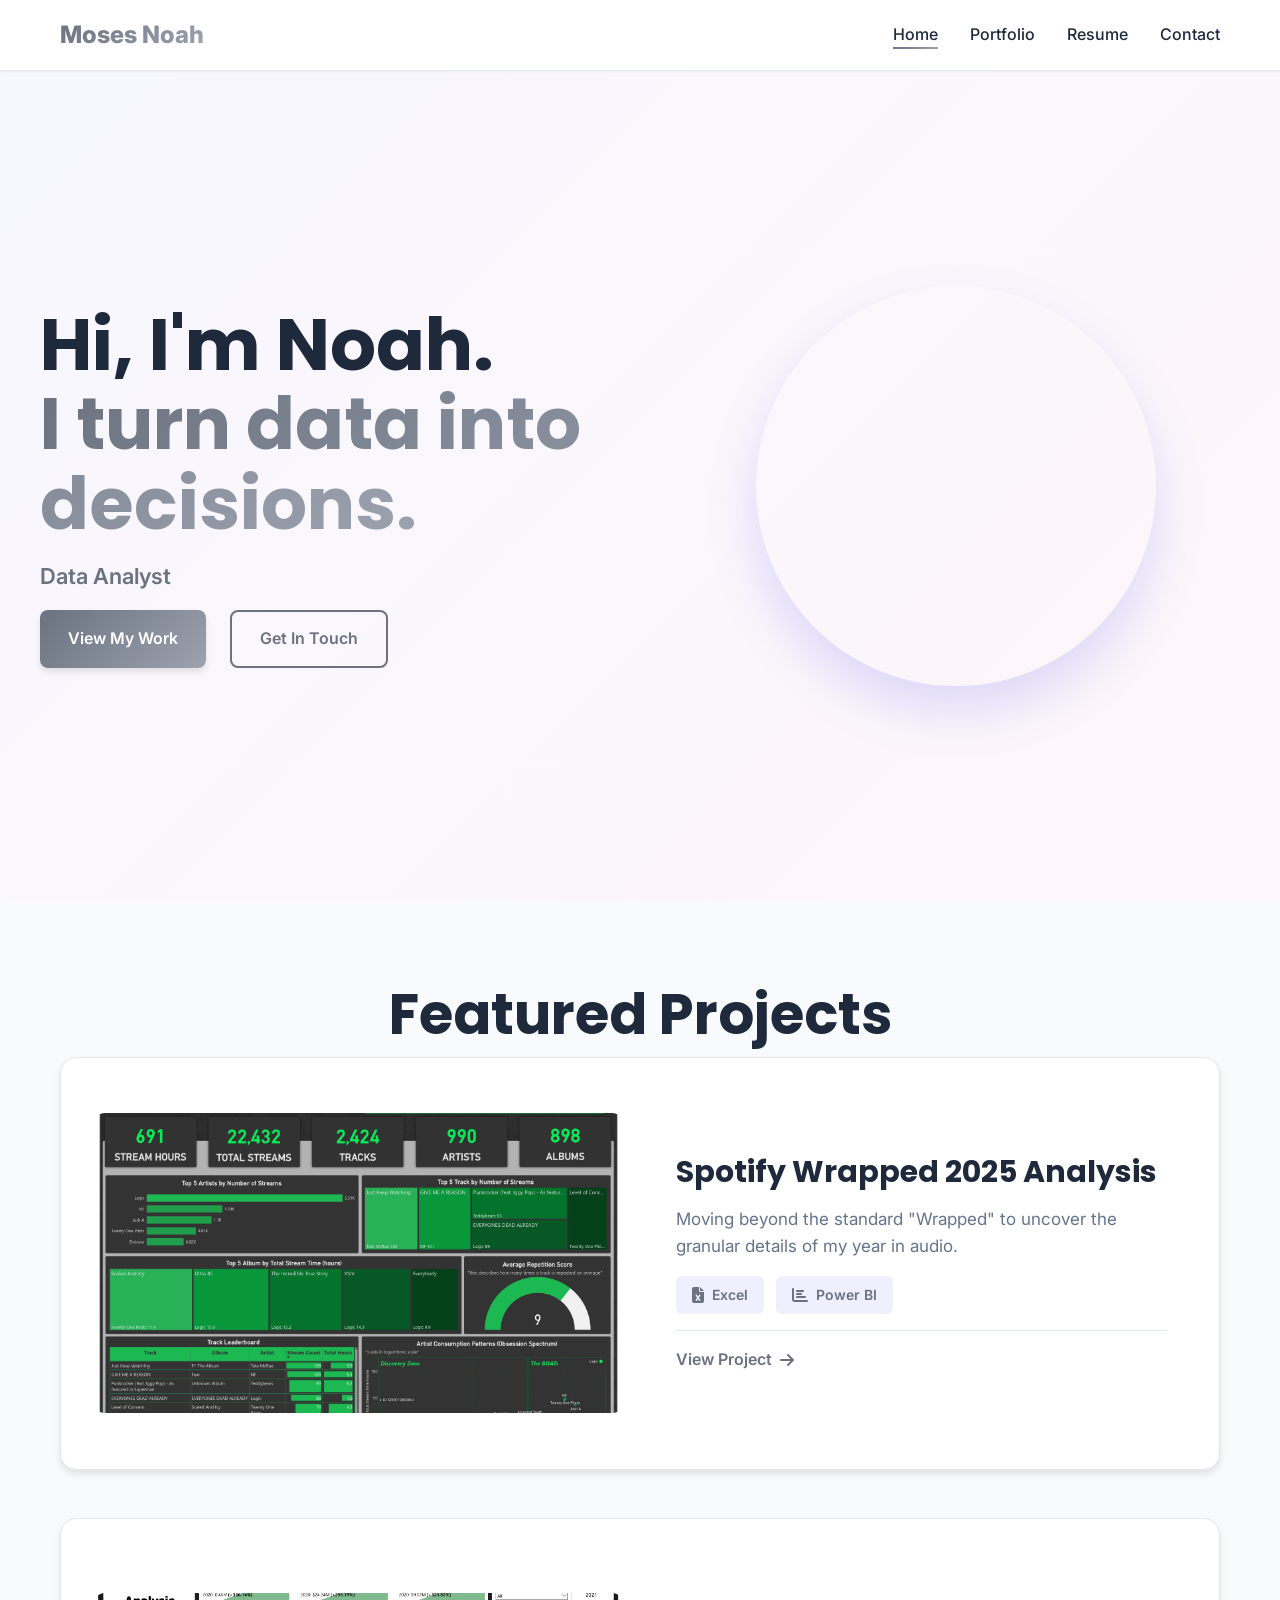
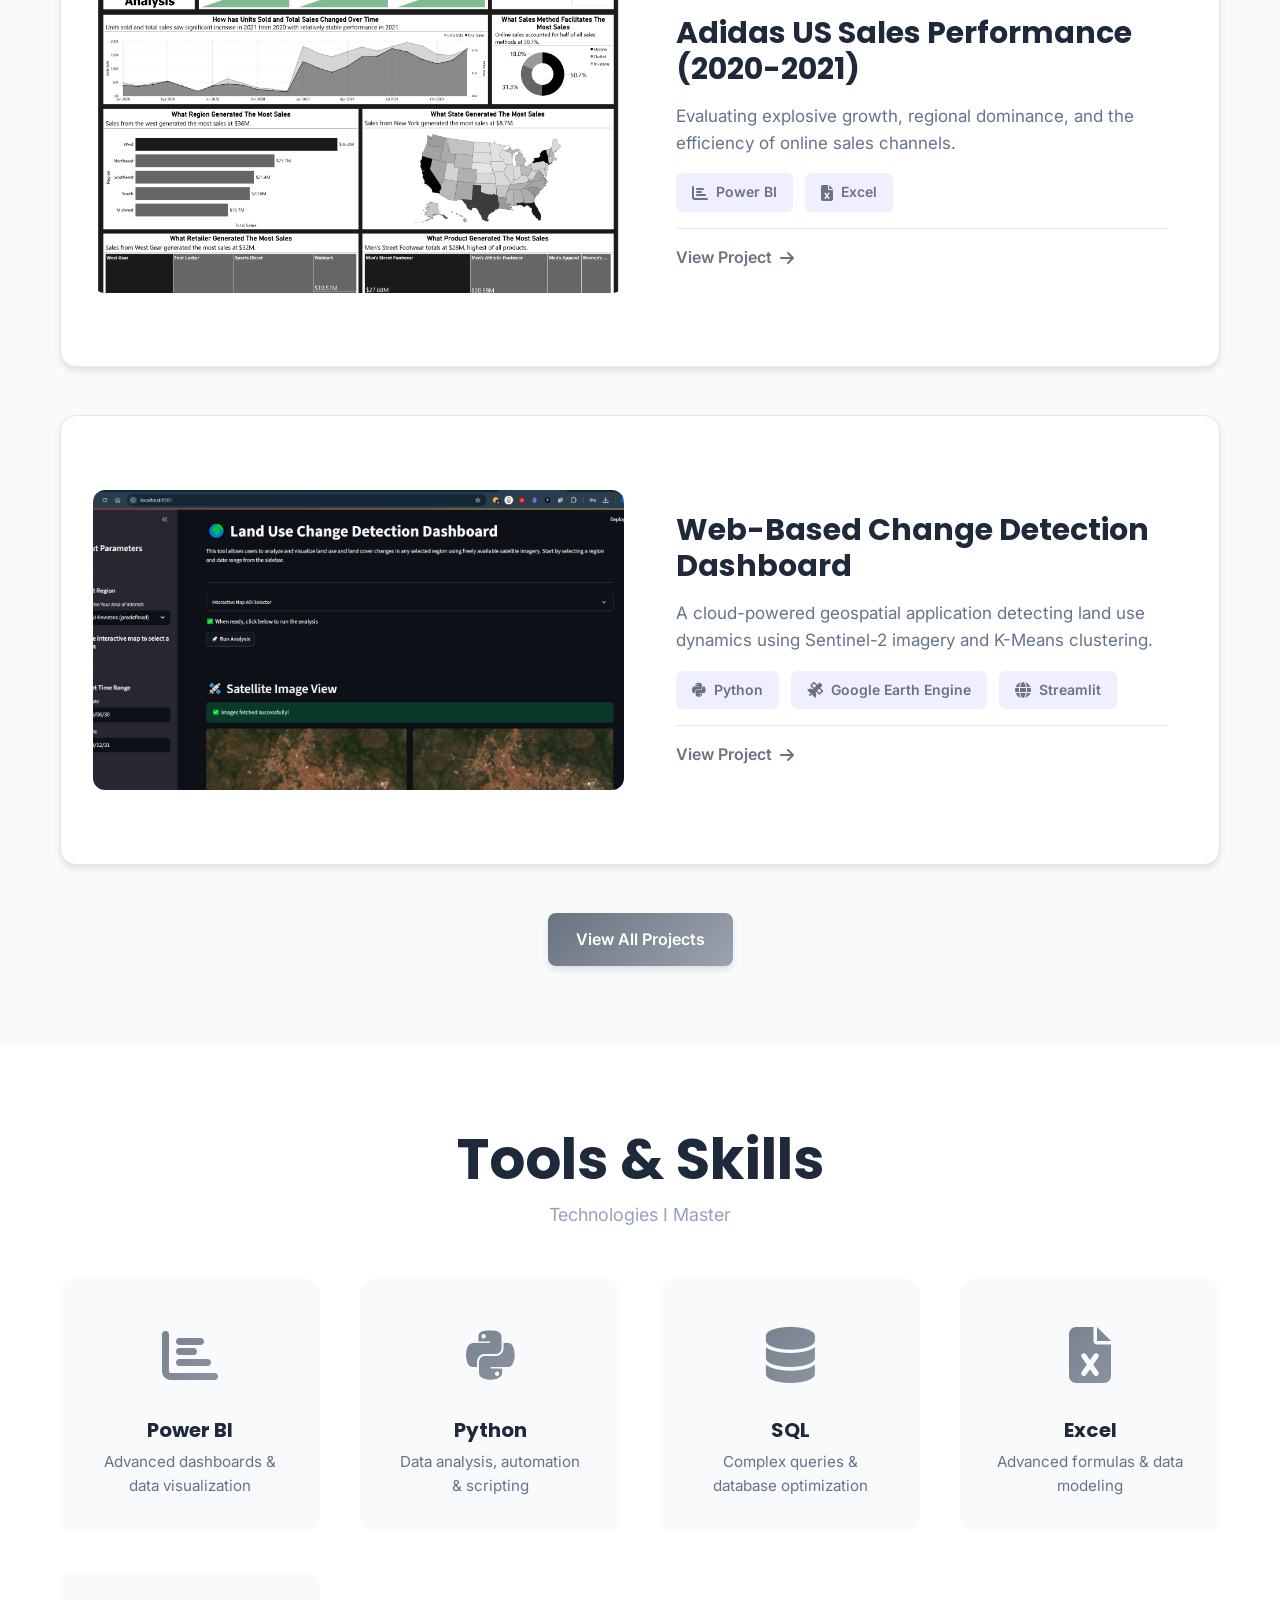
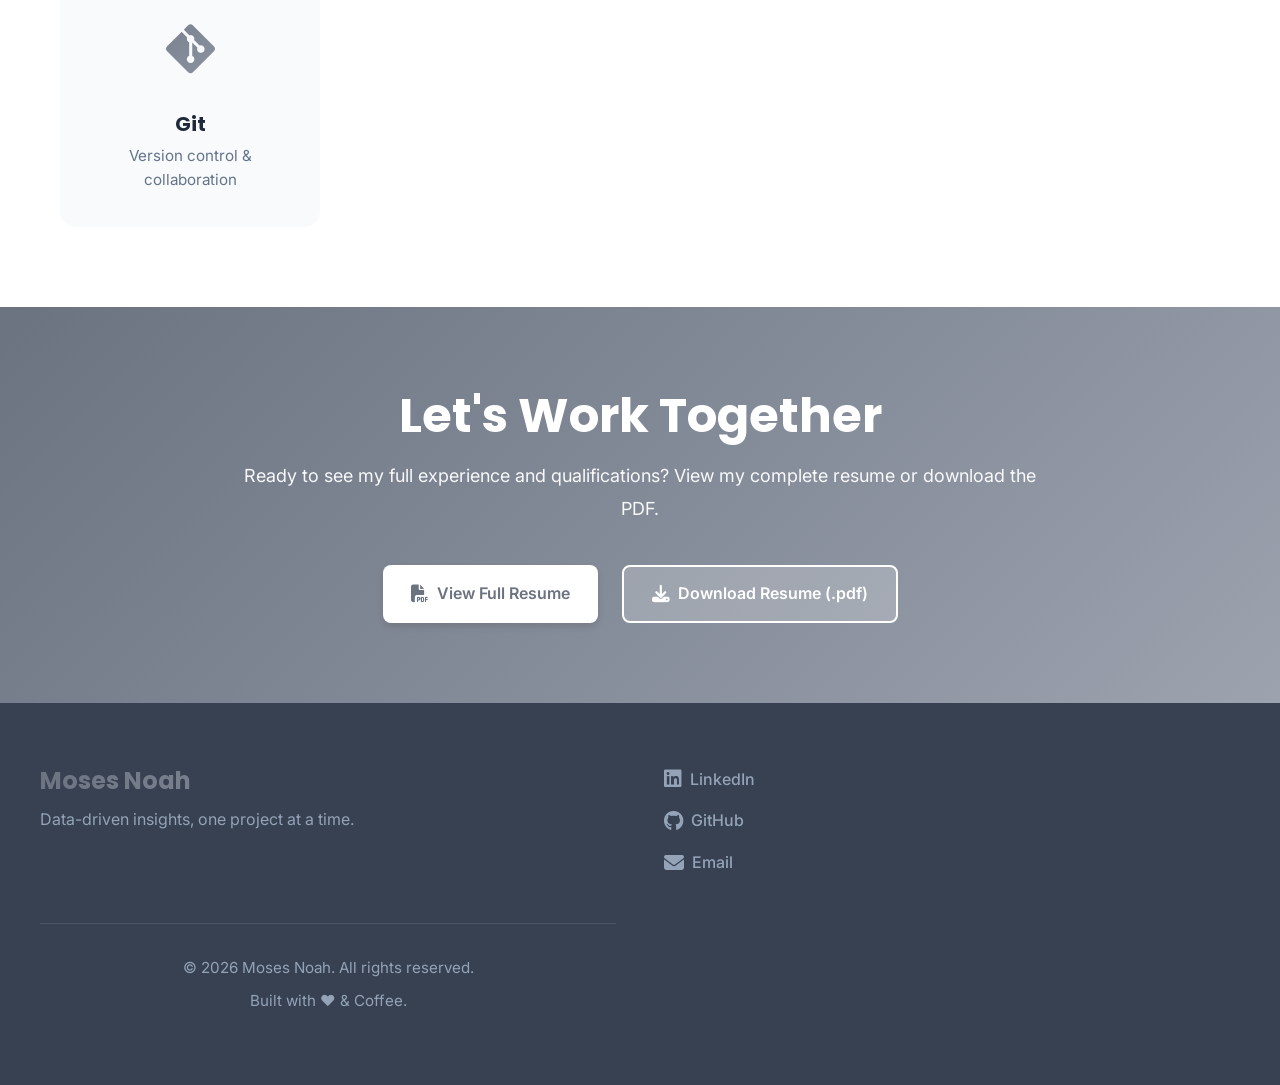
==== index.html @ a478252d "Initial commit - Portfolio V1" ====
<!DOCTYPE html>
<html lang="en">
<head>
    <meta charset="UTF-8">
    <meta name="viewport" content="width=device-width, initial-scale=1.0">
    <title>Moses Noah - Data Analyst Portfolio</title>
    <link rel="stylesheet" href="style.css">
    <!-- Google Fonts -->
    <link rel="preconnect" href="https://fonts.googleapis.com">
    <link rel="preconnect" href="https://fonts.gstatic.com" crossorigin>
    <link href="https://fonts.googleapis.com/css2?family=Poppins:wght@400;600;700;800&family=Inter:wght@300;400;500;600&display=swap" rel="stylesheet">
    <!-- FontAwesome -->
    <link rel="stylesheet" href="https://cdnjs.cloudflare.com/ajax/libs/font-awesome/6.4.0/css/all.min.css">
</head>
<body>
    <!-- Navigation -->
    <nav class="navbar">
        <div class="navbar-container">
            <div class="navbar-logo">
                <a href="index.html">Moses Noah</a>
            </div>
            <div class="hamburger" id="hamburger">
                <span></span>
                <span></span>
                <span></span>
            </div>
            <ul class="nav-menu" id="navMenu">
                <li class="nav-item">
                    <a href="index.html" class="nav-link active">Home</a>
                </li>
                <li class="nav-item">
                    <a href="portfolio.html" class="nav-link">Portfolio</a>
                </li>
                <li class="nav-item">
                    <a href="resume.html" class="nav-link">Resume</a>
                </li>
                <li class="nav-item">
                    <a href="#contact" class="nav-link">Contact</a>
                </li>
            </ul>
        </div>
    </nav>

    <!-- Hero Section -->
    <section class="hero">
        <div class="hero-container">
            <div class="hero-content">
                <h1 class="hero-title">Hi, I'm Noah.<br><span class="gradient-text">I turn data into decisions.</span></h1>
                <p class="hero-subtitle">Data Analyst</p>
                <div class="hero-cta">
                    <a href="portfolio.html" class="btn btn-primary">View My Work</a>
                    <a href="#contact" class="btn btn-secondary">Get In Touch</a>
                </div>
            </div>
            <div class="hero-image">
                <img src="assets/images/headshot.jpg" alt="Moses Noah" class="headshot">
            </div>
        </div>
    </section>

    <!-- Featured Projects Section -->
    <section class="featured-projects">
        <div class="section-container">
            <h2 class="section-title">Featured Projects</h2>

            <div class="projects-list">
                <!-- Project Card 1 -->
                <div class="project-card">
                    <div class="project-image">
                        <img src="assets/images/spotify-powerbi-canvas.png" alt="Spotify Wrapped 2025 Analysis">
                    </div>
                    <div class="project-content">
                        <h3 class="project-title">Spotify Wrapped 2025 Analysis</h3>
                        <p class="project-hook">Moving beyond the standard "Wrapped" to uncover the granular details of my year in audio.</p>
                        <div class="tech-stack">
                            <span class="tech-badge">
                                <i class="fas fa-file-excel"></i> Excel
                            </span>
                            <span class="tech-badge">
                                <i class="fas fa-chart-bar"></i> Power BI
                            </span>
                        </div>
                        <a href="projects/project-spotify.html" class="project-link">View Project <i class="fas fa-arrow-right"></i></a>
                    </div>
                </div>

                <!-- Project Card 2 -->
                <div class="project-card">
                    <div class="project-image">
                        <img src="assets/images/adidas-dashboard.png" alt="Adidas US Sales Performance">
                    </div>
                    <div class="project-content">
                        <h3 class="project-title">Adidas US Sales Performance (2020-2021)</h3>
                        <p class="project-hook">Evaluating explosive growth, regional dominance, and the efficiency of online sales channels.</p>
                        <div class="tech-stack">
                            <span class="tech-badge">
                                <i class="fas fa-chart-bar"></i> Power BI
                            </span>
                            <span class="tech-badge">
                                <i class="fas fa-file-excel"></i> Excel
                            </span>
                        </div>
                        <a href="projects/project-adidas.html" class="project-link">View Project <i class="fas fa-arrow-right"></i></a>
                    </div>
                </div>

                <!-- Project Card 3 -->
                <div class="project-card">
                    <div class="project-image">
                        <img src="assets/images/lulc-dashboard-1.PNG" alt="Web-Based Change Detection Dashboard">
                    </div>
                    <div class="project-content">
                        <h3 class="project-title">Web-Based Change Detection Dashboard</h3>
                        <p class="project-hook">A cloud-powered geospatial application detecting land use dynamics using Sentinel-2 imagery and K-Means clustering.</p>
                        <div class="tech-stack">
                            <span class="tech-badge">
                                <i class="fab fa-python"></i> Python
                            </span>
                            <span class="tech-badge">
                                <i class="fas fa-satellite"></i> Google Earth Engine
                            </span>
                            <span class="tech-badge">
                                <i class="fas fa-globe"></i> Streamlit
                            </span>
                        </div>
                        <a href="projects/project-lulc.html" class="project-link">View Project <i class="fas fa-arrow-right"></i></a>
                    </div>
                </div>
            </div>

            <div class="view-all-projects">
                <a href="portfolio.html" class="btn btn-primary">View All Projects</a>
            </div>
        </div>
    </section>

    <!-- Tools & Skills Section -->
    <section class="tools-skills">
        <div class="section-container">
            <h2 class="section-title">Tools & Skills</h2>
            <p class="section-subtitle">Technologies I Master</p>

            <div class="skills-grid">
                <div class="skill-item">
                    <div class="skill-icon">
                        <i class="fas fa-chart-bar"></i>
                    </div>
                    <h3>Power BI</h3>
                    <p>Advanced dashboards & data visualization</p>
                </div>

                <div class="skill-item">
                    <div class="skill-icon">
                        <i class="fab fa-python"></i>
                    </div>
                    <h3>Python</h3>
                    <p>Data analysis, automation & scripting</p>
                </div>

                <div class="skill-item">
                    <div class="skill-icon">
                        <i class="fas fa-database"></i>
                    </div>
                    <h3>SQL</h3>
                    <p>Complex queries & database optimization</p>
                </div>

                <div class="skill-item">
                    <div class="skill-icon">
                        <i class="fas fa-file-excel"></i>
                    </div>
                    <h3>Excel</h3>
                    <p>Advanced formulas & data modeling</p>
                </div>

                <div class="skill-item">
                    <div class="skill-icon">
                        <i class="fab fa-git-alt"></i>
                    </div>
                    <h3>Git</h3>
                    <p>Version control & collaboration</p>
                </div>
            </div>
        </div>
    </section>

    <!-- Resume Teaser Section -->
    <section class="resume-teaser">
        <div class="section-container">
            <div class="resume-content">
                <h2>Let's Work Together</h2>
                <p>Ready to see my full experience and qualifications? View my complete resume or download the PDF.</p>
                <div class="resume-actions">
                    <a href="resume.html" class="btn btn-primary">
                        <i class="fas fa-file-pdf"></i> View Full Resume
                    </a>
                    <a href="assets/resume.pdf" download class="btn btn-secondary">
                        <i class="fas fa-download"></i> Download Resume (.pdf)
                    </a>
                </div>
            </div>
        </div>
    </section>

    <!-- Footer -->
    <footer class="footer" id="contact">
        <div class="footer-container">
            <div class="footer-content">
                <h3>Moses Noah</h3>
                <p>Data-driven insights, one project at a time.</p>
            </div>
            <div class="footer-social">
                <a href="https://linkedin.com/in/moses-noah" target="_blank" rel="noopener noreferrer" class="social-link">
                    <i class="fab fa-linkedin"></i> LinkedIn
                </a>
                <a href="https://github.com/moses-noah" target="_blank" rel="noopener noreferrer" class="social-link">
                    <i class="fab fa-github"></i> GitHub
                </a>
                <a href="mailto:mosesn540@gmail.com" class="social-link">
                    <i class="fas fa-envelope"></i> Email
                </a>
            </div>
            <div class="footer-bottom">
                <p>&copy; 2026 Moses Noah. All rights reserved.</p>
                <p>Built with <span class="heart">❤️</span> & Coffee.</p>
            </div>
        </div>
    </footer>

    <script src="script.js"></script>
</body>
</html>
---- style.css ----
/* =============================================
   GLOBAL STYLES & RESET
   ============================================= */

* {
    margin: 0;
    padding: 0;
    box-sizing: border-box;
}

:root {
    /* Colors */
    --primary-color: #6b7280;
    --secondary-color: #9ca3af;
    --accent-color: #14b8a6;
    --dark-bg: #374151;
    --light-bg: #f8fafc;
    --text-dark: #1e293b;
    --text-light: #64748b;
    --text-lighter: #94a3b8;
    --border-color: #e2e8f0;
    --shadow-sm: 0 1px 2px rgba(0, 0, 0, 0.05);
    --shadow-md: 0 4px 6px rgba(0, 0, 0, 0.1);
    --shadow-lg: 0 20px 25px rgba(0, 0, 0, 0.15);
    --transition: all 0.3s cubic-bezier(0.4, 0, 0.2, 1);
}

body {
    font-family: 'Inter', -apple-system, BlinkMacSystemFont, 'Segoe UI', sans-serif;
    color: var(--text-dark);
    background-color: #ffffff;
    line-height: 1.6;
    overflow-x: hidden;
}

html {
    scroll-behavior: smooth;
}

/* Typography */
h1, h2, h3, h4, h5, h6 {
    font-family: 'Poppins', sans-serif;
    font-weight: 700;
    line-height: 1.2;
}

a {
    text-decoration: none;
    color: inherit;
}

/* =============================================
   UTILITY CLASSES
   ============================================= */

.section-container {
    max-width: 1200px;
    margin: 0 auto;
    padding: 0 20px;
}

.section-title {
    font-size: clamp(2rem, 5vw, 3.5rem);
    color: var(--text-dark);
    margin-bottom: 0.5rem;
    text-align: center;
}

.section-subtitle {
    font-size: 1.125rem;
    color: var(--text-lighter);
    text-align: center;
    margin-bottom: 3rem;
    font-weight: 400;
}

.gradient-text {
    background: linear-gradient(135deg, var(--primary-color), var(--secondary-color));
    -webkit-background-clip: text;
    -webkit-text-fill-color: transparent;
    background-clip: text;
}

/* Buttons */
.btn {
    display: inline-flex;
    align-items: center;
    gap: 0.5rem;
    padding: 0.875rem 1.75rem;
    border-radius: 0.5rem;
    font-weight: 600;
    font-size: 1rem;
    transition: var(--transition);
    border: none;
    cursor: pointer;
    text-align: center;
    white-space: nowrap;
}

.btn-primary {
    background: linear-gradient(135deg, var(--primary-color), var(--secondary-color));
    color: white;
    box-shadow: var(--shadow-md);
}

.btn-primary:hover {
    transform: translateY(-2px);
    box-shadow: var(--shadow-lg);
    opacity: 0.95;
}

.btn-secondary {
    background: transparent;
    color: var(--primary-color);
    border: 2px solid var(--primary-color);
}

.btn-secondary:hover {
    background: var(--primary-color);
    color: white;
    transform: translateY(-2px);
}

.btn i {
    font-size: 1.1rem;
}

/* =============================================
   NAVIGATION
   ============================================= */

.navbar {
    background: white;
    backdrop-filter: blur(10px);
    background-color: rgba(255, 255, 255, 0.95);
    box-shadow: var(--shadow-sm);
    position: sticky;
    top: 0;
    z-index: 1000;
    border-bottom: 1px solid var(--border-color);
}

.navbar-container {
    max-width: 1200px;
    margin: 0 auto;
    padding: 1rem 20px;
    display: flex;
    justify-content: space-between;
    align-items: center;
}

.navbar-logo a {
    font-size: 1.5rem;
    font-weight: 800;
    background: linear-gradient(135deg, var(--primary-color), var(--secondary-color));
    -webkit-background-clip: text;
    -webkit-text-fill-color: transparent;
    background-clip: text;
    transition: var(--transition);
}

.navbar-logo a:hover {
    transform: scale(1.05);
}

.nav-menu {
    display: flex;
    list-style: none;
    gap: 2rem;
}

.nav-item .nav-link {
    font-weight: 500;
    color: var(--text-dark);
    position: relative;
    transition: var(--transition);
}

.nav-item .nav-link::after {
    content: '';
    position: absolute;
    width: 0;
    height: 2px;
    background: linear-gradient(135deg, var(--primary-color), var(--secondary-color));
    bottom: -5px;
    left: 0;
    transition: width 0.3s ease;
}

.nav-item .nav-link:hover::after,
.nav-item .nav-link.active::after {
    width: 100%;
}

.nav-item .nav-link:hover {
    color: var(--primary-color);
}

.hamburger {
    display: none;
    flex-direction: column;
    gap: 0.35rem;
    cursor: pointer;
}

.hamburger span {
    width: 25px;
    height: 3px;
    background: var(--text-dark);
    border-radius: 2px;
    transition: var(--transition);
}

/* =============================================
   HERO SECTION
   ============================================= */

.hero {
    padding: 6rem 20px;
    background: linear-gradient(135deg, rgba(99, 102, 241, 0.05), rgba(236, 72, 153, 0.05));
    min-height: calc(100vh - 70px);
    display: flex;
    align-items: center;
}

.hero-container {
    max-width: 1200px;
    margin: 0 auto;
    display: grid;
    grid-template-columns: 1fr 1fr;
    gap: 4rem;
    align-items: center;
    width: 100%;
}

.hero-title {
    font-size: clamp(2.5rem, 8vw, 4.5rem);
    margin-bottom: 1rem;
    line-height: 1.1;
}

.hero-subtitle {
    font-size: 1.375rem;
    color: var(--primary-color);
    font-weight: 600;
    margin-bottom: 1rem;
}

.hero-description {
    font-size: 1.125rem;
    color: var(--text-light);
    margin-bottom: 2.5rem;
    max-width: 500px;
    line-height: 1.8;
}

.hero-cta {
    display: flex;
    gap: 1.5rem;
    flex-wrap: wrap;
}

.headshot {
    width: 100%;
    max-width: 400px;
    height: auto;
    border-radius: 50%;
    box-shadow: 0 25px 50px rgba(99, 102, 241, 0.2);
    object-fit: cover;
    aspect-ratio: 1;
    animation: float 3s ease-in-out infinite;
}

@keyframes float {
    0%, 100% {
        transform: translateY(0px);
    }
    50% {
        transform: translateY(-10px);
    }
}

.hero-image {
    display: flex;
    justify-content: center;
}

/* =============================================
   FEATURED PROJECTS SECTION
   ============================================= */

.featured-projects {
    padding: 5rem 20px;
    background: var(--light-bg);
}

.projects-list {
    display: flex;
    flex-direction: column;
    gap: 3rem;
    margin-bottom: 3rem;
}

.project-card {
    background: white;
    border-radius: 1rem;
    overflow: hidden;
    box-shadow: var(--shadow-md);
    display: grid;
    grid-template-columns: 1fr 1fr;
    gap: 2rem;
    align-items: center;
    transition: var(--transition);
    padding: 2rem;
    border: 1px solid var(--border-color);
}

.project-card:hover {
    transform: translateY(-5px);
    box-shadow: var(--shadow-lg);
    border-color: var(--primary-color);
}

.project-image {
    width: 100%;
    height: 300px;
    border-radius: 0.75rem;
    overflow: hidden;
}

.project-image img {
    width: 100%;
    height: 100%;
    object-fit: cover;
    transition: var(--transition);
}

.project-card:hover .project-image img {
    transform: scale(1.05);
}

.project-content {
    display: flex;
    flex-direction: column;
    gap: 1rem;
}

.project-title {
    font-size: 1.875rem;
    color: var(--text-dark);
}

.project-hook {
    font-size: 1.0625rem;
    color: var(--text-light);
    line-height: 1.6;
}

.tech-stack {
    display: flex;
    flex-wrap: wrap;
    gap: 0.75rem;
}

.tech-badge {
    display: inline-flex;
    align-items: center;
    gap: 0.5rem;
    padding: 0.5rem 1rem;
    background: rgba(99, 102, 241, 0.1);
    color: var(--primary-color);
    border-radius: 0.375rem;
    font-size: 0.875rem;
    font-weight: 600;
}

.tech-badge i {
    font-size: 1rem;
}

.project-link {
    display: inline-flex;
    align-items: center;
    gap: 0.5rem;
    font-weight: 600;
    color: var(--primary-color);
    padding-top: 1rem;
    border-top: 1px solid var(--border-color);
    transition: var(--transition);
}

.project-link:hover {
    gap: 1rem;
    color: var(--secondary-color);
}

.view-all-projects {
    text-align: center;
}

/* =============================================
   TOOLS & SKILLS SECTION
   ============================================= */

.tools-skills {
    padding: 5rem 20px;
    background: white;
}

.skills-grid {
    display: grid;
    grid-template-columns: repeat(auto-fit, minmax(250px, 1fr));
    gap: 2.5rem;
}

.skill-item {
    text-align: center;
    padding: 2rem;
    border-radius: 1rem;
    background: var(--light-bg);
    transition: var(--transition);
    border: 2px solid transparent;
}

.skill-item:hover {
    transform: translateY(-5px);
    border-color: var(--primary-color);
    background: rgba(99, 102, 241, 0.05);
}

.skill-icon {
    font-size: 3.5rem;
    background: linear-gradient(135deg, var(--primary-color), var(--secondary-color));
    -webkit-background-clip: text;
    -webkit-text-fill-color: transparent;
    background-clip: text;
    margin-bottom: 1rem;
}

.skill-item h3 {
    font-size: 1.25rem;
    margin-bottom: 0.5rem;
    color: var(--text-dark);
}

.skill-item p {
    color: var(--text-light);
    font-size: 0.95rem;
}

/* =============================================
   RESUME TEASER SECTION
   ============================================= */

.resume-teaser {
    padding: 5rem 20px;
    background: linear-gradient(135deg, var(--primary-color), var(--secondary-color));
    color: white;
}

.resume-content {
    max-width: 800px;
    margin: 0 auto;
    text-align: center;
}

.resume-content h2 {
    font-size: clamp(2rem, 5vw, 3rem);
    margin-bottom: 1rem;
}

.resume-content p {
    font-size: 1.125rem;
    margin-bottom: 2.5rem;
    opacity: 0.95;
    line-height: 1.8;
}

.resume-actions {
    display: flex;
    gap: 1.5rem;
    justify-content: center;
    flex-wrap: wrap;
}

.resume-teaser .btn-primary {
    background: white;
    color: var(--primary-color);
}

.resume-teaser .btn-primary:hover {
    background: rgba(255, 255, 255, 0.9);
    color: var(--secondary-color);
}

.resume-teaser .btn-secondary {
    background: rgba(255, 255, 255, 0.2);
    border-color: white;
    color: white;
}

.resume-teaser .btn-secondary:hover {
    background: white;
    color: var(--primary-color);
    border-color: white;
}

/* =============================================
   FOOTER
   ============================================= */

.footer {
    background: var(--dark-bg);
    color: white;
    padding: 4rem 20px 2rem;
}

.footer-container {
    max-width: 1200px;
    margin: 0 auto;
    display: grid;
    grid-template-columns: 1fr 1fr;
    gap: 3rem;
    margin-bottom: 2rem;
}

.footer-content h3 {
    font-size: 1.5rem;
    margin-bottom: 0.75rem;
    background: linear-gradient(135deg, var(--primary-color), var(--secondary-color));
    -webkit-background-clip: text;
    -webkit-text-fill-color: transparent;
    background-clip: text;
}

.footer-content p {
    color: var(--text-lighter);
    font-size: 1rem;
}

.footer-social {
    display: flex;
    flex-direction: column;
    gap: 1rem;
    justify-content: flex-start;
}

.social-link {
    display: inline-flex;
    align-items: center;
    gap: 0.5rem;
    color: var(--text-lighter);
    font-weight: 500;
    transition: var(--transition);
    width: fit-content;
}

.social-link:hover {
    color: var(--primary-color);
    transform: translateX(5px);
}

.social-link i {
    font-size: 1.25rem;
}

.footer-bottom {
    border-top: 1px solid rgba(255, 255, 255, 0.1);
    padding-top: 2rem;
    text-align: center;
    color: var(--text-lighter);
    font-size: 0.95rem;
}

.footer-bottom p {
    margin-bottom: 0.5rem;
}

.heart {
    animation: heartbeat 1.5s ease-in-out infinite;
}

@keyframes heartbeat {
    0%, 100% {
        transform: scale(1);
    }
    50% {
        transform: scale(1.2);
    }
}

/* =============================================
   RESPONSIVE DESIGN (Mobile-First)
   ============================================= */

@media (max-width: 768px) {
    /* Navigation */
    .hamburger {
        display: flex;
    }

    .nav-menu {
        position: absolute;
        top: 70px;
        left: -100%;
        flex-direction: column;
        background: white;
        width: 100%;
        text-align: center;
        transition: 0.3s;
        box-shadow: 0 10px 27px rgba(0, 0, 0, 0.1);
        padding: 2rem 0;
        gap: 0;
    }

    .nav-menu.active {
        left: 0;
    }

    .nav-item {
        width: 100%;
    }

    .nav-item .nav-link {
        padding: 1rem;
        display: block;
    }

    .nav-item .nav-link::after {
        display: none;
    }

    .nav-item .nav-link.active {
        background: rgba(99, 102, 241, 0.1);
        color: var(--primary-color);
    }

    /* Hero Section */
    .hero {
        padding: 4rem 20px;
        min-height: auto;
    }

    .hero-container {
        grid-template-columns: 1fr;
        gap: 2rem;
    }

    .hero-title {
        font-size: 2rem;
    }

    .hero-cta {
        gap: 1rem;
    }

    .btn {
        padding: 0.75rem 1.5rem;
        font-size: 0.95rem;
    }

    /* Project Cards */
    .project-card {
        grid-template-columns: 1fr;
        padding: 1.5rem;
        gap: 1rem;
    }

    .project-image {
        height: 200px;
    }

    .project-title {
        font-size: 1.5rem;
    }

    /* Skills Grid */
    .skills-grid {
        grid-template-columns: repeat(auto-fit, minmax(150px, 1fr));
        gap: 1.5rem;
    }

    .skill-item {
        padding: 1.5rem;
    }

    .skill-icon {
        font-size: 2.5rem;
    }

    /* Resume Teaser */
    .resume-actions {
        gap: 1rem;
    }

    .resume-teaser .btn {
        padding: 0.75rem 1.25rem;
        font-size: 0.9rem;
    }

    /* Footer */
    .footer-container {
        grid-template-columns: 1fr;
        gap: 2rem;
    }

    .section-title {
        font-size: 2rem;
    }

    .hero-subtitle {
        font-size: 1.125rem;
    }
}

@media (max-width: 480px) {
    .hero-title {
        font-size: 1.75rem;
    }

    .project-card {
        padding: 1rem;
    }

    .section-container {
        padding: 0 15px;
    }

    .skills-grid {
        grid-template-columns: 1fr;
    }

    .hero-cta {
        flex-direction: column;
    }

    .btn {
        width: 100%;
        justify-content: center;
    }

    .resume-actions {
        flex-direction: column;
    }
}

/* =============================================
   ANIMATIONS
   ============================================= */

@keyframes slideInLeft {
    from {
        opacity: 0;
        transform: translateX(-50px);
    }
    to {
        opacity: 1;
        transform: translateX(0);
    }
}

@keyframes slideInRight {
    from {
        opacity: 0;
        transform: translateX(50px);
    }
    to {
        opacity: 1;
        transform: translateX(0);
    }
}

.hero-content {
    animation: slideInLeft 0.8s ease-out;
}

.hero-image {
    animation: slideInRight 0.8s ease-out;
}

/* =============================================
   PAGE HEADER
   ============================================= */

.page-header {
    background: linear-gradient(135deg, rgba(107, 114, 128, 0.05), rgba(156, 163, 175, 0.05));
    padding: 4rem 20px;
    text-align: center;
    border-bottom: 1px solid var(--border-color);
    display: flex;
    align-items: center;
    justify-content: center;
    min-height: 350px;
}

.page-header .section-container {
    display: flex;
    flex-direction: column;
    align-items: center;
    gap: 1.5rem;
}

.page-header h1 {
    font-size: clamp(2rem, 5vw, 3.5rem);
    margin-bottom: 0;
    color: var(--text-dark);
}

.page-header p {
    font-size: 1.125rem;
    color: var(--text-light);
    max-width: 600px;
    margin: 0;
}

.page-header .btn {
    margin-top: 1rem;
}

/* =============================================
   PROJECTS PAGE
   ============================================= */

.filter-section {
    padding: 3rem 20px;
    border-bottom: 1px solid var(--border-color);
}

.filter-buttons {
    display: flex;
    justify-content: center;
    gap: 1rem;
    flex-wrap: wrap;
    max-width: 1200px;
    margin: 0 auto;
}

.filter-btn {
    padding: 0.75rem 1.5rem;
    border: 2px solid var(--border-color);
    background: white;
    color: var(--text-dark);
    border-radius: 0.5rem;
    font-weight: 600;
    cursor: pointer;
    transition: var(--transition);
}

.filter-btn:hover {
    border-color: var(--primary-color);
    color: var(--primary-color);
}

.filter-btn.active {
    background: linear-gradient(135deg, var(--primary-color), var(--secondary-color));
    color: white;
    border-color: var(--primary-color);
}

.projects-archive {
    padding: 5rem 20px;
    background: var(--light-bg);
}

.projects-grid {
    display: grid;
    grid-template-columns: repeat(auto-fill, minmax(300px, 1fr));
    gap: 2.5rem;
    max-width: 1200px;
    margin: 0 auto;
}

.project-card-archive {
    background: white;
    border-radius: 1rem;
    overflow: hidden;
    box-shadow: var(--shadow-md);
    transition: var(--transition);
    border: 1px solid var(--border-color);
    display: flex;
    flex-direction: column;
}

.project-card-archive:hover {
    transform: translateY(-5px);
    box-shadow: var(--shadow-lg);
    border-color: var(--primary-color);
}

.project-card-image {
    position: relative;
    width: 100%;
    height: 200px;
    overflow: hidden;
}

.project-card-image img {
    width: 100%;
    height: 100%;
    object-fit: cover;
    transition: var(--transition);
}

.project-card-archive:hover .project-card-image img {
    transform: scale(1.08);
}

.project-tier {
    position: absolute;
    top: 1rem;
    right: 1rem;
    background: var(--primary-color);
    color: white;
    padding: 0.375rem 0.875rem;
    border-radius: 0.25rem;
    font-size: 0.75rem;
    font-weight: 700;
    text-transform: uppercase;
}

.project-card-info {
    padding: 1.5rem;
    display: flex;
    flex-direction: column;
    gap: 1rem;
    flex-grow: 1;
}

.project-card-info h3 {
    font-size: 1.375rem;
    color: var(--text-dark);
}

.project-card-info p {
    color: var(--text-light);
    font-size: 0.95rem;
    line-height: 1.6;
}

.view-project-btn {
    display: inline-flex;
    align-items: center;
    gap: 0.5rem;
    font-weight: 600;
    color: var(--primary-color);
    padding-top: 1rem;
    border-top: 1px solid var(--border-color);
    transition: var(--transition);
    margin-top: auto;
}

.view-project-btn:hover {
    gap: 1rem;
    color: var(--secondary-color);
}

/* =============================================
   PROJECTS TIMELINE LAYOUT
   ============================================= */

.projects-timeline {
    display: flex;
    flex-direction: column;
    gap: 3rem;
}

.timeline-year-section {
    position: relative;
}

.timeline-year-header {
    font-size: 2rem;
    font-weight: 700;
    color: var(--primary-color);
    margin-bottom: 2rem;
    padding-left: 2rem;
    border-left: 4px solid var(--primary-color);
}

.timeline-items {
    position: relative;
    display: flex;
    flex-direction: column;
    gap: 2rem;
    padding-left: 2rem;
}

/* Add vertical line connecting dots */
.timeline-items::before {
    content: '';
    position: absolute;
    left: 0.375rem;
    top: 1.5rem;
    bottom: 1.5rem;
    width: 2px;
    background: linear-gradient(180deg, var(--primary-color), var(--secondary-color));
    z-index: 0;
}

.timeline-item {
    position: relative;
    display: flex;
    gap: 1.5rem;
    z-index: 1;
}

.timeline-marker {
    display: flex;
    flex-direction: column;
    align-items: center;
    gap: 0.5rem;
    min-width: 100px;
}

.timeline-dot {
    width: 28px;
    height: 28px;
    border-radius: 50%;
    background: white;
    border: 3px solid var(--primary-color);
    flex-shrink: 0;
    box-shadow: 0 0 0 4px rgba(107, 114, 128, 0.1);
    transition: all var(--transition);
}

.timeline-item:hover .timeline-dot {
    background: var(--primary-color);
    transform: scale(1.15);
    box-shadow: 0 0 0 8px rgba(107, 114, 128, 0.2);
}

.timeline-date {
    font-size: 0.875rem;
    font-weight: 600;
    color: var(--text-light);
    text-align: center;
    width: 100%;
}

.timeline-item .project-card-archive {
    flex: 1;
}

/* =============================================
   CTA SECTION
   ============================================= */

.cta-section {
    padding: 5rem 20px;
    background: linear-gradient(135deg, var(--primary-color), var(--secondary-color));
    color: white;
    text-align: center;
}

.cta-section h2 {
    font-size: clamp(1.75rem, 4vw, 2.5rem);
    margin-bottom: 1rem;
}

.cta-section p {
    font-size: 1.125rem;
    margin-bottom: 2rem;
    opacity: 0.95;
}

/* =============================================
   RESUME PAGE
   ============================================= */

.resume-section {
    padding: 4rem 20px;
    background: white;
}

.resume-desktop {
    display: block;
    max-width: 1000px;
    margin: 0 auto;
}

.resume-mobile {
    display: none;
    max-width: 800px;
    margin: 0 auto;
}

.resume-mobile-content {
    background: white;
    border-radius: 1rem;
    padding: 3rem 2rem;
    text-align: center;
    box-shadow: var(--shadow-md);
}

.resume-icon {
    font-size: 4rem;
    background: linear-gradient(135deg, var(--primary-color), var(--secondary-color));
    -webkit-background-clip: text;
    -webkit-text-fill-color: transparent;
    background-clip: text;
    margin-bottom: 1.5rem;
}

.resume-mobile-content h2 {
    font-size: 2rem;
    margin-bottom: 1rem;
}

.resume-mobile-content p {
    color: var(--text-light);
    margin-bottom: 2rem;
    line-height: 1.8;
}

.btn-large {
    width: 100%;
    max-width: 300px;
}

.resume-summary {
    text-align: left;
    margin-top: 3rem;
    padding-top: 3rem;
    border-top: 1px solid var(--border-color);
}

.resume-summary h3 {
    font-size: 1.375rem;
    margin: 2rem 0 1rem;
    color: var(--text-dark);
}

.resume-summary ul {
    list-style-position: inside;
    color: var(--text-light);
    line-height: 2;
}

.resume-summary li {
    margin-bottom: 0.75rem;
}

.download-section {
    padding: 4rem 20px;
    background: white;
    text-align: center;
}

.download-section h2 {
    font-size: 2rem;
    margin-bottom: 1rem;
}

.download-section p {
    font-size: 1.125rem;
    color: var(--text-light);
    margin-bottom: 2rem;
}

/* =============================================
   PROJECT DETAIL PAGE
   ============================================= */

.project-header {
    display: grid;
    grid-template-columns: 1fr 1fr;
    gap: 3rem;
    padding: 4rem 20px;
    background: var(--light-bg);
    align-items: center;
}

.project-header-content {
    padding: 2rem;
}

.back-link {
    display: inline-flex;
    align-items: center;
    gap: 0.5rem;
    color: var(--primary-color);
    font-weight: 600;
    margin-bottom: 1.5rem;
    transition: var(--transition);
}

.back-link:hover {
    gap: 1rem;
    transform: translateX(-5px);
}

.project-header h1 {
    font-size: clamp(2rem, 5vw, 3rem);
    margin-bottom: 0.5rem;
}

.project-subtitle {
    font-size: 1.25rem;
    color: var(--text-light);
    margin-bottom: 1.5rem;
}

.project-meta {
    display: flex;
    gap: 2rem;
    flex-wrap: wrap;
}

.meta-item {
    display: flex;
    align-items: center;
    gap: 0.5rem;
    color: var(--text-light);
    font-weight: 500;
}

.meta-item i {
    font-size: 1.125rem;
    color: var(--primary-color);
}

.project-header-image {
    height: 400px;
    border-radius: 1rem;
    overflow: hidden;
    box-shadow: var(--shadow-lg);
}

.project-header-image img {
    width: 100%;
    height: 100%;
    object-fit: cover;
}

.project-content {
    padding: 4rem 20px;
    background: white;
}

.project-grid {
    max-width: 1200px;
    margin: 0 auto;
    display: grid;
    grid-template-columns: 1fr 350px;
    gap: 3rem;
}

.project-main {
    display: flex;
    flex-direction: column;
    gap: 3rem;
}

.project-section {
    display: flex;
    flex-direction: column;
    gap: 1rem;
}

.project-section h2 {
    font-size: 2rem;
    color: var(--text-dark);
    margin-bottom: 0.5rem;
}

.project-section h3 {
    font-size: 1.25rem;
    color: var(--text-dark);
    margin-top: 1.5rem;
    margin-bottom: 0.75rem;
}

.project-section p {
    color: var(--text-light);
    line-height: 1.8;
    font-size: 1.0625rem;
}

.project-list {
    list-style-position: inside;
    color: var(--text-light);
    line-height: 2;
    padding-left: 1rem;
}

.project-list li {
    margin-bottom: 0.5rem;
}

.results-grid {
    display: grid;
    grid-template-columns: repeat(auto-fit, minmax(180px, 1fr));
    gap: 2rem;
    margin: 2rem 0;
}

.result-item {
    background: linear-gradient(135deg, rgba(107, 114, 128, 0.05), rgba(156, 163, 175, 0.05));
    padding: 2rem;
    border-radius: 1rem;
    text-align: center;
    border: 1px solid var(--border-color);
}

.result-number {
    font-size: 3rem;
    font-weight: 800;
    background: linear-gradient(135deg, var(--primary-color), var(--secondary-color));
    -webkit-background-clip: text;
    -webkit-text-fill-color: transparent;
    background-clip: text;
    margin-bottom: 0.5rem;
}

.result-item p {
    color: var(--text-light);
    font-size: 0.95rem;
}

.tech-list {
    display: grid;
    grid-template-columns: repeat(auto-fit, minmax(200px, 1fr));
    gap: 2rem;
    margin-top: 1.5rem;
}

.tech-item {
    padding: 1.5rem;
    background: var(--light-bg);
    border-radius: 0.75rem;
    text-align: center;
    border: 1px solid var(--border-color);
    transition: var(--transition);
}

.tech-item:hover {
    border-color: var(--primary-color);
    background: rgba(107, 114, 128, 0.05);
}

.tech-item i {
    font-size: 2.5rem;
    background: linear-gradient(135deg, var(--primary-color), var(--secondary-color));
    -webkit-background-clip: text;
    -webkit-text-fill-color: transparent;
    background-clip: text;
    margin-bottom: 0.75rem;
}

.tech-item h4 {
    font-size: 1.125rem;
    margin-bottom: 0.5rem;
}

.tech-item p {
    color: var(--text-lighter);
    font-size: 0.9rem;
}

/* Sidebar */
.project-sidebar {
    display: flex;
    flex-direction: column;
    gap: 2rem;
}

.sidebar-card {
    background: var(--light-bg);
    padding: 1.5rem;
    border-radius: 1rem;
    border: 1px solid var(--border-color);
}

.sidebar-card h3 {
    font-size: 1.25rem;
    margin-bottom: 1rem;
}

.info-item {
    margin-bottom: 1rem;
}

.info-item:last-child {
    margin-bottom: 0;
}

.info-item label {
    display: block;
    font-weight: 600;
    color: var(--text-dark);
    margin-bottom: 0.375rem;
    font-size: 0.9rem;
    text-transform: uppercase;
    letter-spacing: 0.5px;
}

.info-item p {
    color: var(--text-light);
    margin: 0;
}

.tech-badges-sidebar {
    display: flex;
    flex-wrap: wrap;
    gap: 0.75rem;
}

.badge {
    display: inline-block;
    padding: 0.375rem 0.875rem;
    background: rgba(107, 114, 128, 0.2);
    color: var(--primary-color);
    border-radius: 0.375rem;
    font-size: 0.85rem;
    font-weight: 600;
}

.project-button {
    display: flex;
    align-items: center;
    gap: 0.75rem;
    padding: 0.75rem 1rem;
    background: white;
    color: var(--primary-color);
    border: 2px solid var(--primary-color);
    border-radius: 0.5rem;
    font-weight: 600;
    text-align: center;
    transition: var(--transition);
    margin-bottom: 0.75rem;
    width: 100%;
}

.project-button:last-child {
    margin-bottom: 0;
}

.project-button:hover {
    background: var(--primary-color);
    color: white;
}

.related-projects {
    list-style: none;
    padding: 0;
}

.related-projects li {
    margin-bottom: 0.75rem;
}

.related-projects a {
    color: var(--primary-color);
    font-weight: 500;
    transition: var(--transition);
}

.related-projects a:hover {
    color: var(--secondary-color);
    text-decoration: underline;
}

.project-cta {
    padding: 5rem 20px;
    background: linear-gradient(135deg, var(--primary-color), var(--secondary-color));
    color: white;
    text-align: center;
}

.project-cta h2 {
    font-size: 2.5rem;
    margin-bottom: 1rem;
}

.project-cta p {
    font-size: 1.125rem;
    margin-bottom: 2rem;
    opacity: 0.95;
}

/* =============================================
   RESPONSIVE: RESUME PAGE
   ============================================= */

@media (max-width: 768px) {
    .resume-desktop {
        display: none;
    }

    .resume-mobile {
        display: block;
    }

    .project-header {
        grid-template-columns: 1fr;
        gap: 2rem;
        padding: 2rem 20px;
    }

    .project-header-image {
        height: 250px;
    }

    .project-grid {
        grid-template-columns: 1fr;
    }

    .page-header {
        padding: 2rem 20px;
    }

    .page-header h1 {
        font-size: 1.75rem;
    }

    .projects-grid {
        grid-template-columns: repeat(auto-fill, minmax(250px, 1fr));
        gap: 1.5rem;
    }

    .timeline-items {
        padding-left: 1.5rem;
    }

    .timeline-items::before {
        left: 0.25rem;
    }

    .timeline-year-header {
        font-size: 1.5rem;
        padding-left: 1.5rem;
    }

    .timeline-marker {
        min-width: 80px;
    }

    .timeline-dot {
        width: 24px;
        height: 24px;
        border-width: 2px;
    }

    .filter-buttons {
        gap: 0.75rem;
    }

    .filter-btn {
        padding: 0.625rem 1.25rem;
        font-size: 0.9rem;
    }

    .results-grid {
        grid-template-columns: repeat(2, 1fr);
        gap: 1rem;
    }

    .result-number {
        font-size: 2rem;
    }

    .project-section h2 {
        font-size: 1.5rem;
    }

    .tech-list {
        grid-template-columns: 1fr;
    }
}

@media (max-width: 480px) {
    .project-header {
        padding: 1.5rem 15px;
    }

    .project-header-image {
        height: 200px;
    }

    .projects-grid {
        grid-template-columns: 1fr;
        gap: 1rem;
    }

    .timeline-items {
        padding-left: 1rem;
        gap: 1.5rem;
    }

    .timeline-items::before {
        left: 0.15rem;
    }

    .timeline-year-header {
        font-size: 1.25rem;
        padding-left: 1rem;
    }

    .timeline-marker {
        min-width: 70px;
    }

    .timeline-date {
        font-size: 0.75rem;
    }

    .timeline-dot {
        width: 20px;
        height: 20px;
        border-width: 2px;
    }

    .results-grid {
/* =============================================
   RESUME PAGE STYLES
   ============================================= */

.resume-content {
    max-width: 900px;
    margin: 0 auto;
}

.resume-block {
    margin-bottom: 3rem;
    padding-bottom: 2rem;
    border-bottom: 1px solid var(--border-color);
}

.resume-block:last-child {
    border-bottom: none;
}

.resume-section-title {
    font-size: 1.5rem;
    font-weight: 700;
    color: var(--primary-color);
    margin-bottom: 1.5rem;
    display: flex;
    align-items: center;
    gap: 0.75rem;
}

.resume-section-title::before {
    content: '';
    display: inline-block;
    width: 4px;
    height: 28px;
    background-color: var(--primary-color);
    border-radius: 2px;
}

.resume-summary-text {
    font-size: 1rem;
    line-height: 1.7;
    color: var(--text-dark);
    background-color: var(--light-bg);
    padding: 1.5rem;
    border-radius: 0.5rem;
    border-left: 4px solid var(--accent-color);
}

/* Competencies Grid */
.competencies-grid {
    display: grid;
    grid-template-columns: 1fr 1fr;
    gap: 2rem;
}

.competency-category {
    display: flex;
    flex-direction: column;
    gap: 1rem;
}

.competency-category-title {
    font-size: 1rem;
    font-weight: 600;
    color: var(--primary-color);
    display: flex;
    align-items: center;
    gap: 0.5rem;
}

.competency-badges {
    display: flex;
    flex-wrap: wrap;
    gap: 0.75rem;
}

.competency-badge {
    display: inline-flex;
    align-items: center;
    gap: 0.5rem;
    padding: 0.5rem 1rem;
    background-color: var(--light-bg);
    border: 1px solid var(--border-color);
    border-radius: 25px;
    font-size: 0.875rem;
    font-weight: 500;
    color: var(--text-dark);
    transition: var(--transition);
}

.competency-badge:hover {
    background-color: var(--primary-color);
    color: white;
    border-color: var(--primary-color);
    transform: translateY(-2px);
    box-shadow: var(--shadow-md);
}

.competency-badge i {
    font-size: 1rem;
}

/* Experience Timeline */
.experience-timeline {
    display: flex;
    flex-direction: column;
    gap: 2rem;
}

.experience-item {
    display: flex;
    flex-direction: column;
    gap: 1rem;
    padding: 1.5rem;
    background-color: var(--light-bg);
    border-radius: 0.5rem;
    border-left: 4px solid var(--accent-color);
    transition: var(--transition);
}

.experience-item:hover {
    box-shadow: var(--shadow-md);
    transform: translateX(4px);
}

.experience-header {
    display: flex;
    flex-wrap: wrap;
    align-items: center;
    gap: 1rem;
    margin-bottom: 0.5rem;
}

.experience-role {
    font-size: 1.1rem;
    font-weight: 600;
    color: var(--text-dark);
    margin: 0;
}

.experience-company {
    font-size: 0.95rem;
    font-weight: 600;
    color: var(--primary-color);
}

.experience-date {
    font-size: 0.875rem;
    color: var(--text-light);
    font-weight: 500;
    margin-left: auto;
}

.experience-bullets {
    list-style: none;
    display: flex;
    flex-direction: column;
    gap: 0.75rem;
}

.experience-bullets li {
    position: relative;
    padding-left: 1.5rem;
    color: var(--text-dark);
    font-size: 0.95rem;
    line-height: 1.6;
}

.experience-bullets li::before {
    content: '•';
    position: absolute;
    left: 0;
    color: var(--accent-color);
    font-weight: bold;
    font-size: 1.25rem;
}

/* Education Section */
.education-item {
    padding: 1.5rem;
    background-color: var(--light-bg);
    border-radius: 0.5rem;
    border-left: 4px solid var(--accent-color);
    transition: var(--transition);
}

.education-item:hover {
    box-shadow: var(--shadow-md);
    transform: translateX(4px);
}

.education-header {
    display: flex;
    flex-direction: column;
    gap: 0.5rem;
    margin-bottom: 1rem;
}

.education-degree {
    font-size: 1.1rem;
    font-weight: 600;
    color: var(--text-dark);
    margin: 0;
}

.education-institution {
    font-size: 0.95rem;
    font-weight: 600;
    color: var(--primary-color);
}

.education-description {
    font-size: 0.95rem;
    line-height: 1.6;
    color: var(--text-dark);
}

/* Certifications Gallery */
.certifications-gallery {
    display: grid;
    grid-template-columns: repeat(auto-fit, minmax(280px, 1fr));
    gap: 2rem;
}

.certification-item {
    display: flex;
    flex-direction: column;
    gap: 1rem;
    background: white;
    border-radius: 0.75rem;
    overflow: hidden;
    box-shadow: var(--shadow-md);
    transition: var(--transition);
    cursor: pointer;
}

.certification-item:hover {
    transform: translateY(-8px);
    box-shadow: var(--shadow-lg);
}

.certification-image {
    position: relative;
    overflow: hidden;
    width: 100%;
    height: 220px;
    background-color: var(--light-bg);
    flex-shrink: 0;
}

.certification-image img {
    width: 100%;
    height: 100%;
    object-fit: cover;
    transition: var(--transition);
    cursor: pointer;
}

.certification-item:hover .certification-image img {
    transform: scale(1.08);
}

.certification-title {
    font-size: 1rem;
    font-weight: 600;
    color: var(--text-dark);
    margin: 0;
    padding: 0 1rem 1rem 1rem;
}

/* Lightbox Modal for Images */
.lightbox {
    display: none;
    position: fixed;
    top: 0;
    left: 0;
    width: 100%;
    height: 100%;
    background: rgba(0, 0, 0, 0.95);
    z-index: 2000;
    align-items: center;
    justify-content: center;
    backdrop-filter: blur(4px);
}

.lightbox.active {
    display: flex;
}

.lightbox-content {
    position: relative;
    max-width: 90%;
    max-height: 90%;
    display: flex;
    align-items: center;
    justify-content: center;
}

.lightbox-image {
    width: 100%;
    height: 100%;
    object-fit: contain;
}

.lightbox-close {
    position: absolute;
    top: 20px;
    right: 40px;
    color: white;
    font-size: 40px;
    cursor: pointer;
    z-index: 2001;
    transition: var(--transition);
}

.lightbox-close:hover {
    transform: scale(1.2);
    color: var(--accent-color);
}

.lightbox-trigger {
    cursor: pointer;
}

/* =============================================
   RESPONSIVE RESUME STYLES
   ============================================= */

@media (max-width: 768px) {
    .page-header {
        min-height: auto;
        padding: 3rem 20px;
    }

    .page-header .section-container {
        gap: 1rem;
    }

    .page-header h1 {
        font-size: 1.75rem;
    }

    .page-header p {
        font-size: 1rem;
    }

    .resume-section-title {
        font-size: 1.25rem;
    }

    .competencies-grid {
        grid-template-columns: 1fr;
        gap: 1.5rem;
    }

    .experience-header {
        flex-direction: column;
        align-items: flex-start;
    }

    .experience-date {
        margin-left: 0;
    }

    .certifications-gallery {
        grid-template-columns: repeat(auto-fit, minmax(200px, 1fr));
        gap: 1.5rem;
    }

    .certification-image {
        height: 240px;
    }

    .lightbox-close {
        top: 15px;
        right: 20px;
        font-size: 30px;
    }
}

@media (max-width: 480px) {
    .page-header {
        min-height: auto;
        padding: 2rem 15px;
    }

    .page-header h1 {
        font-size: 1.5rem;
    }

    .page-header p {
        font-size: 0.9rem;
    }

    .page-header .btn {
        width: 100%;
        font-size: 0.9rem;
        padding: 0.75rem 1rem;
    }

    .resume-section {
        padding: 2rem 15px;
    }

    .resume-section-title {
        font-size: 1.1rem;
    }

    .resume-summary-text {
        padding: 1rem;
        font-size: 0.9rem;
    }

    .competency-badges {
        gap: 0.5rem;
    }

    .competency-badge {
        padding: 0.4rem 0.8rem;
        font-size: 0.8rem;
    }

    .experience-item {
        padding: 1rem;
    }

    .experience-role {
        font-size: 1rem;
    }

    .experience-company {
        font-size: 0.9rem;
    }

    .education-degree {
        font-size: 1rem;
    }

    .certifications-gallery {
        grid-template-columns: 1fr;
        gap: 1rem;
    }

    .certification-image {
        height: 200px;
    }

    .certification-title {
        padding: 0 0.75rem 0.75rem 0.75rem;
        font-size: 0.9rem;
    }

    .lightbox-close {
        top: 10px;
        right: 15px;
        font-size: 25px;
    }

    .lightbox-content {
        max-width: 95%;
        max-height: 95%;
    }
}
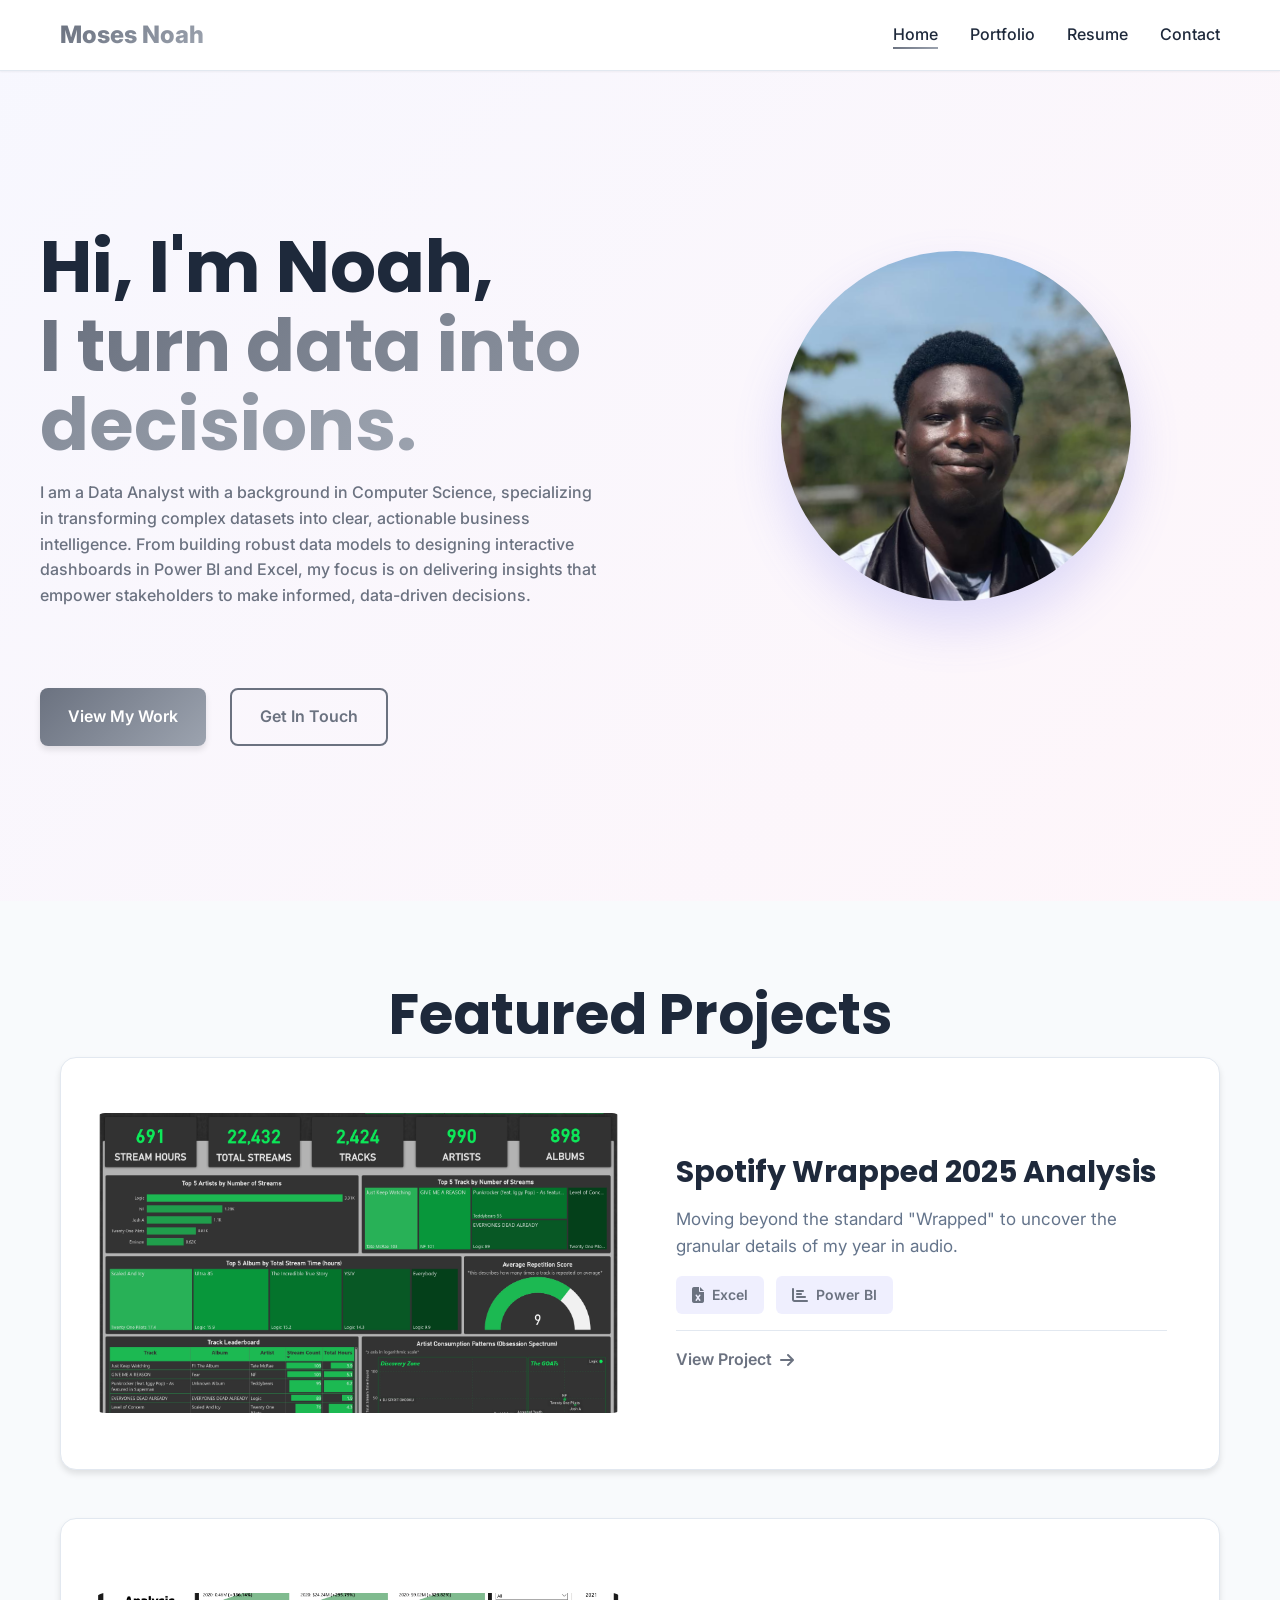
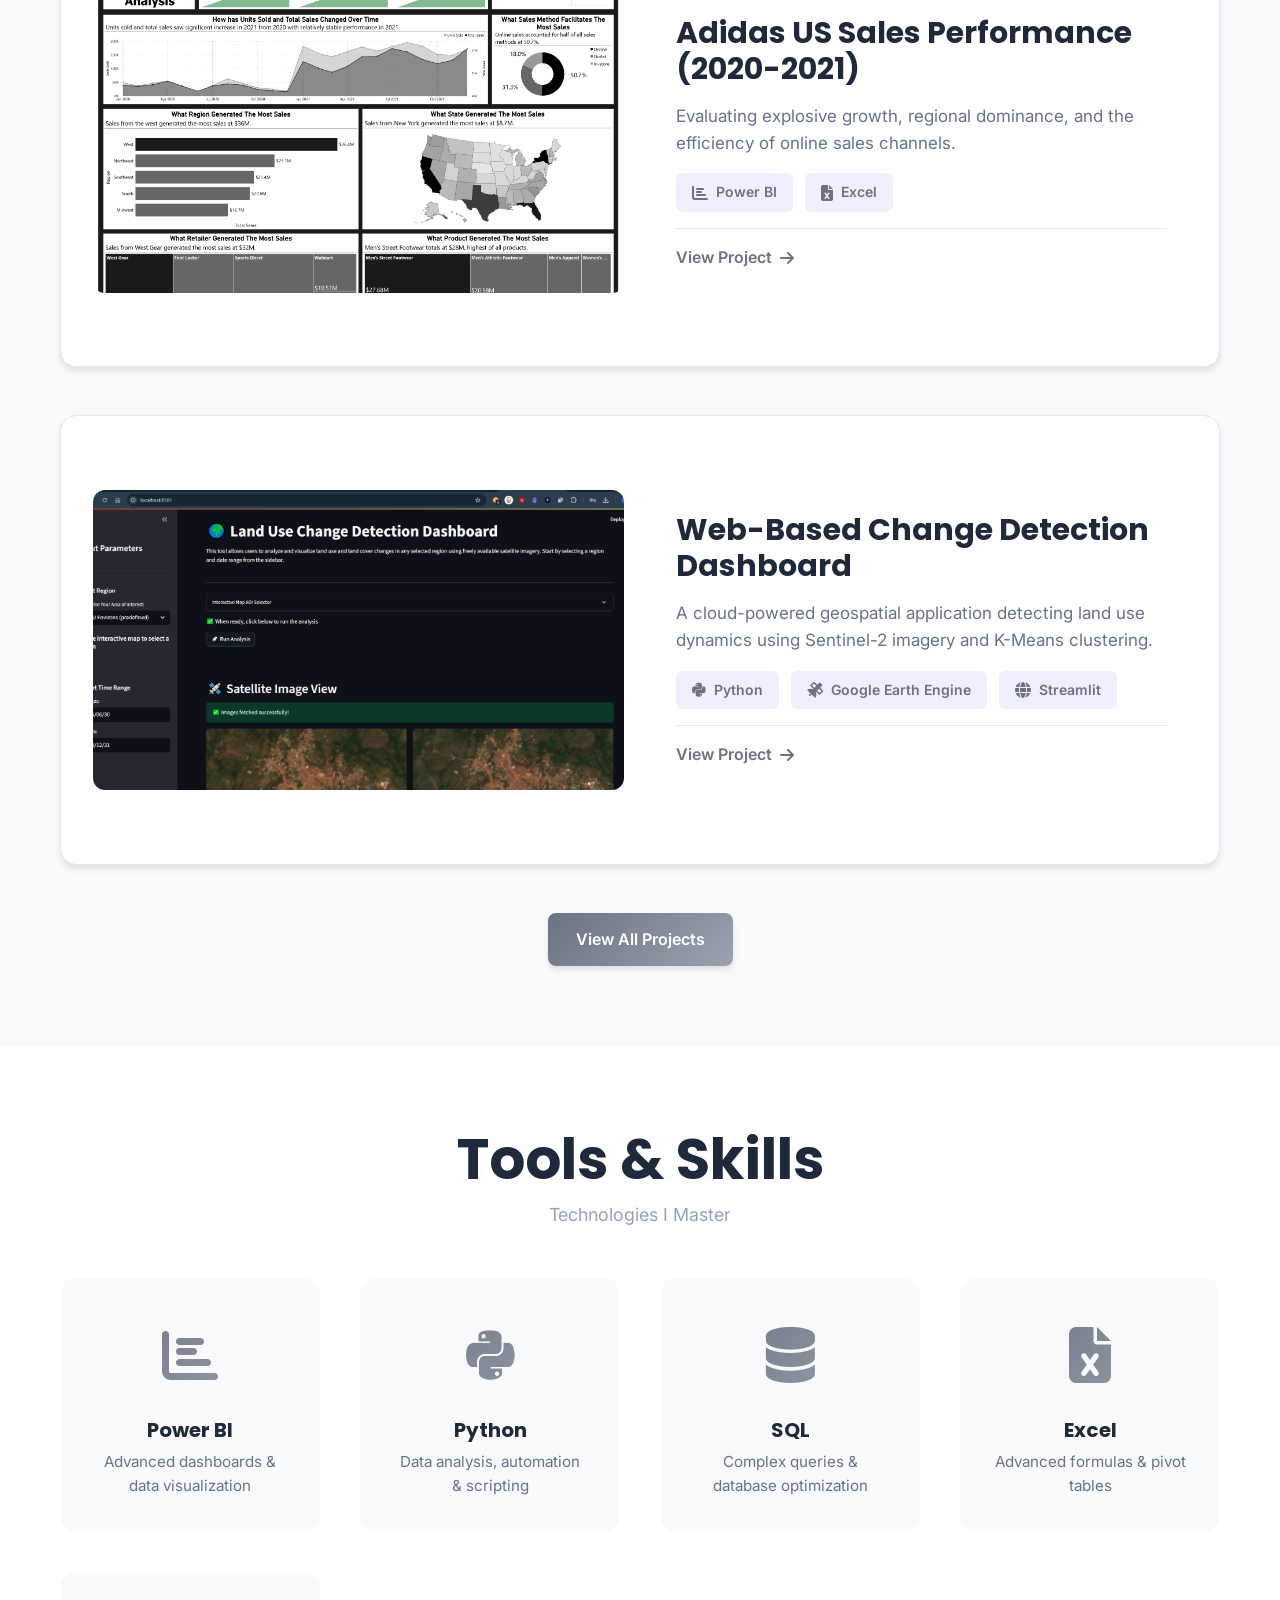
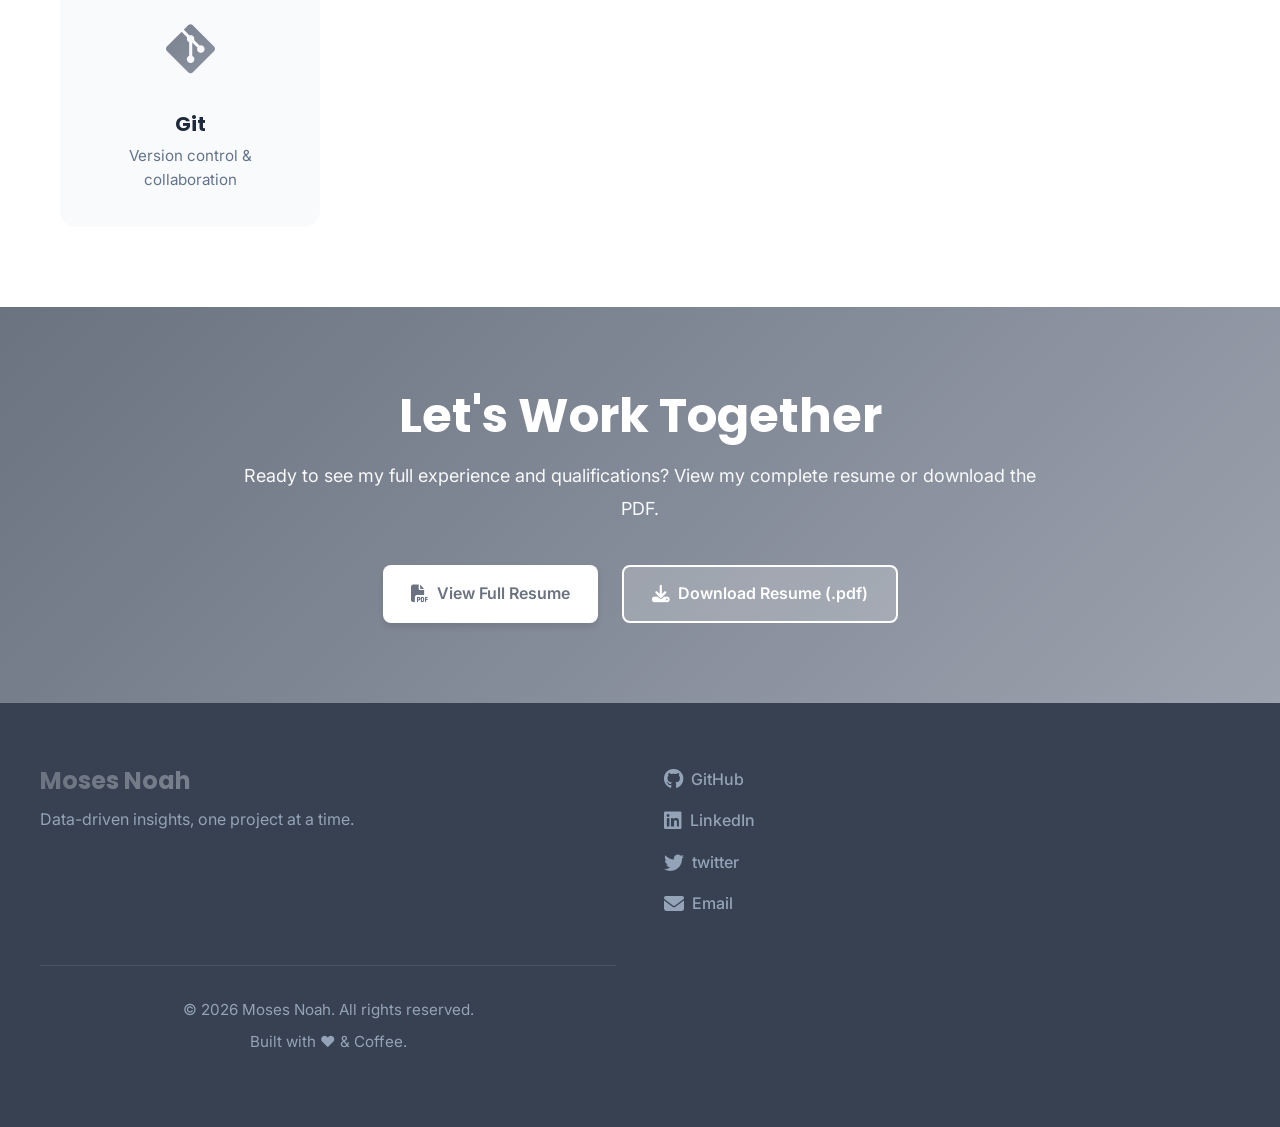
==== commit e3cbae4f: "Final Refinements: Added headshot image, optimized mobile view." ====
--- a/index.html
+++ b/index.html
@@ -45,16 +45,17 @@
     <section class="hero">
         <div class="hero-container">
             <div class="hero-content">
-                <h1 class="hero-title">Hi, I'm Noah.<br><span class="gradient-text">I turn data into decisions.</span></h1>
-                <p class="hero-subtitle">Data Analyst</p>
-                <div class="hero-cta">
+                <h1 class="hero-title">Hi, I'm Noah,<br><span class="gradient-text">I turn data into decisions.</span></h1>
+                <p class="hero-subtitle">I am a Data Analyst with a background in Computer Science, specializing in transforming complex datasets into clear, actionable business intelligence. From building robust data models to designing interactive dashboards in Power BI and Excel, my focus is on delivering insights that empower stakeholders to make informed, data-driven decisions.</p>
+                
+            </div>
+            <div class="hero-image">
+                <img src="assets/images/headshot.png" alt="Moses Noah" class="headshot">
+            </div>
+            <div class="hero-cta">
                     <a href="portfolio.html" class="btn btn-primary">View My Work</a>
                     <a href="#contact" class="btn btn-secondary">Get In Touch</a>
-                </div>
-            </div>
-            <div class="hero-image">
-                <img src="assets/images/headshot.jpg" alt="Moses Noah" class="headshot">
-            </div>
+            </div>     
         </div>
     </section>
 
@@ -170,7 +171,7 @@
                         <i class="fas fa-file-excel"></i>
                     </div>
                     <h3>Excel</h3>
-                    <p>Advanced formulas & data modeling</p>
+                    <p>Advanced formulas & pivot tables</p>
                 </div>
 
                 <div class="skill-item">
@@ -210,11 +211,14 @@
                 <p>Data-driven insights, one project at a time.</p>
             </div>
             <div class="footer-social">
+                <a href="https://github.com/moses-noah" target="_blank" rel="noopener noreferrer" class="social-link">
+                    <i class="fab fa-github"></i> GitHub
+                </a>
                 <a href="https://linkedin.com/in/moses-noah" target="_blank" rel="noopener noreferrer" class="social-link">
                     <i class="fab fa-linkedin"></i> LinkedIn
                 </a>
-                <a href="https://github.com/moses-noah" target="_blank" rel="noopener noreferrer" class="social-link">
-                    <i class="fab fa-github"></i> GitHub
+                <a href="https://x.com/real_mno" target="_blank" rel="noopener noreferrer" class="social-link">
+                    <i class="fab fa-twitter"></i> twitter
                 </a>
                 <a href="mailto:mosesn540@gmail.com" class="social-link">
                     <i class="fas fa-envelope"></i> Email
--- a/style.css
+++ b/style.css
@@ -240,9 +240,9 @@
 }
 
 .hero-subtitle {
-    font-size: 1.375rem;
+    font-size: 1rem;
     color: var(--primary-color);
-    font-weight: 600;
+    font-weight: 500;
     margin-bottom: 1rem;
 }
 
@@ -283,6 +283,12 @@
 .hero-image {
     display: flex;
     justify-content: center;
+}
+
+.hero-image img {
+    max-width: 350px; /* Change this number to make it bigger or smaller */
+    width: 100%; /* Ensures it stays responsive on mobile */
+    height: auto; /* Prevents the image from looking stretched or squished */
 }
 
 /* =============================================
@@ -1039,6 +1045,32 @@
 
 .timeline-item .project-card-archive {
     flex: 1;
+}
+
+/* =============================================
+   MOBILE RESPONSIVE QUERIES
+   ============================================= */
+
+@media (max-width: 768px) {
+    /* Stack the marker and the card vertically */
+    .timeline-item {
+        flex-direction: column;
+        gap: 0.75rem; /* Reduces the gap between the date and the card */
+    }
+
+    /* Lay the dot and the date side-by-side horizontally */
+    .timeline-marker {
+        flex-direction: row;
+        align-items: center;
+        min-width: auto; /* Removes the 100px width constraint */
+    }
+
+    /* Align the date text to the left */
+    .timeline-date {
+        text-align: left;
+        width: auto;
+        font-size: 1rem; /* Slightly larger for mobile readability */
+    }
 }
 
 /* =============================================
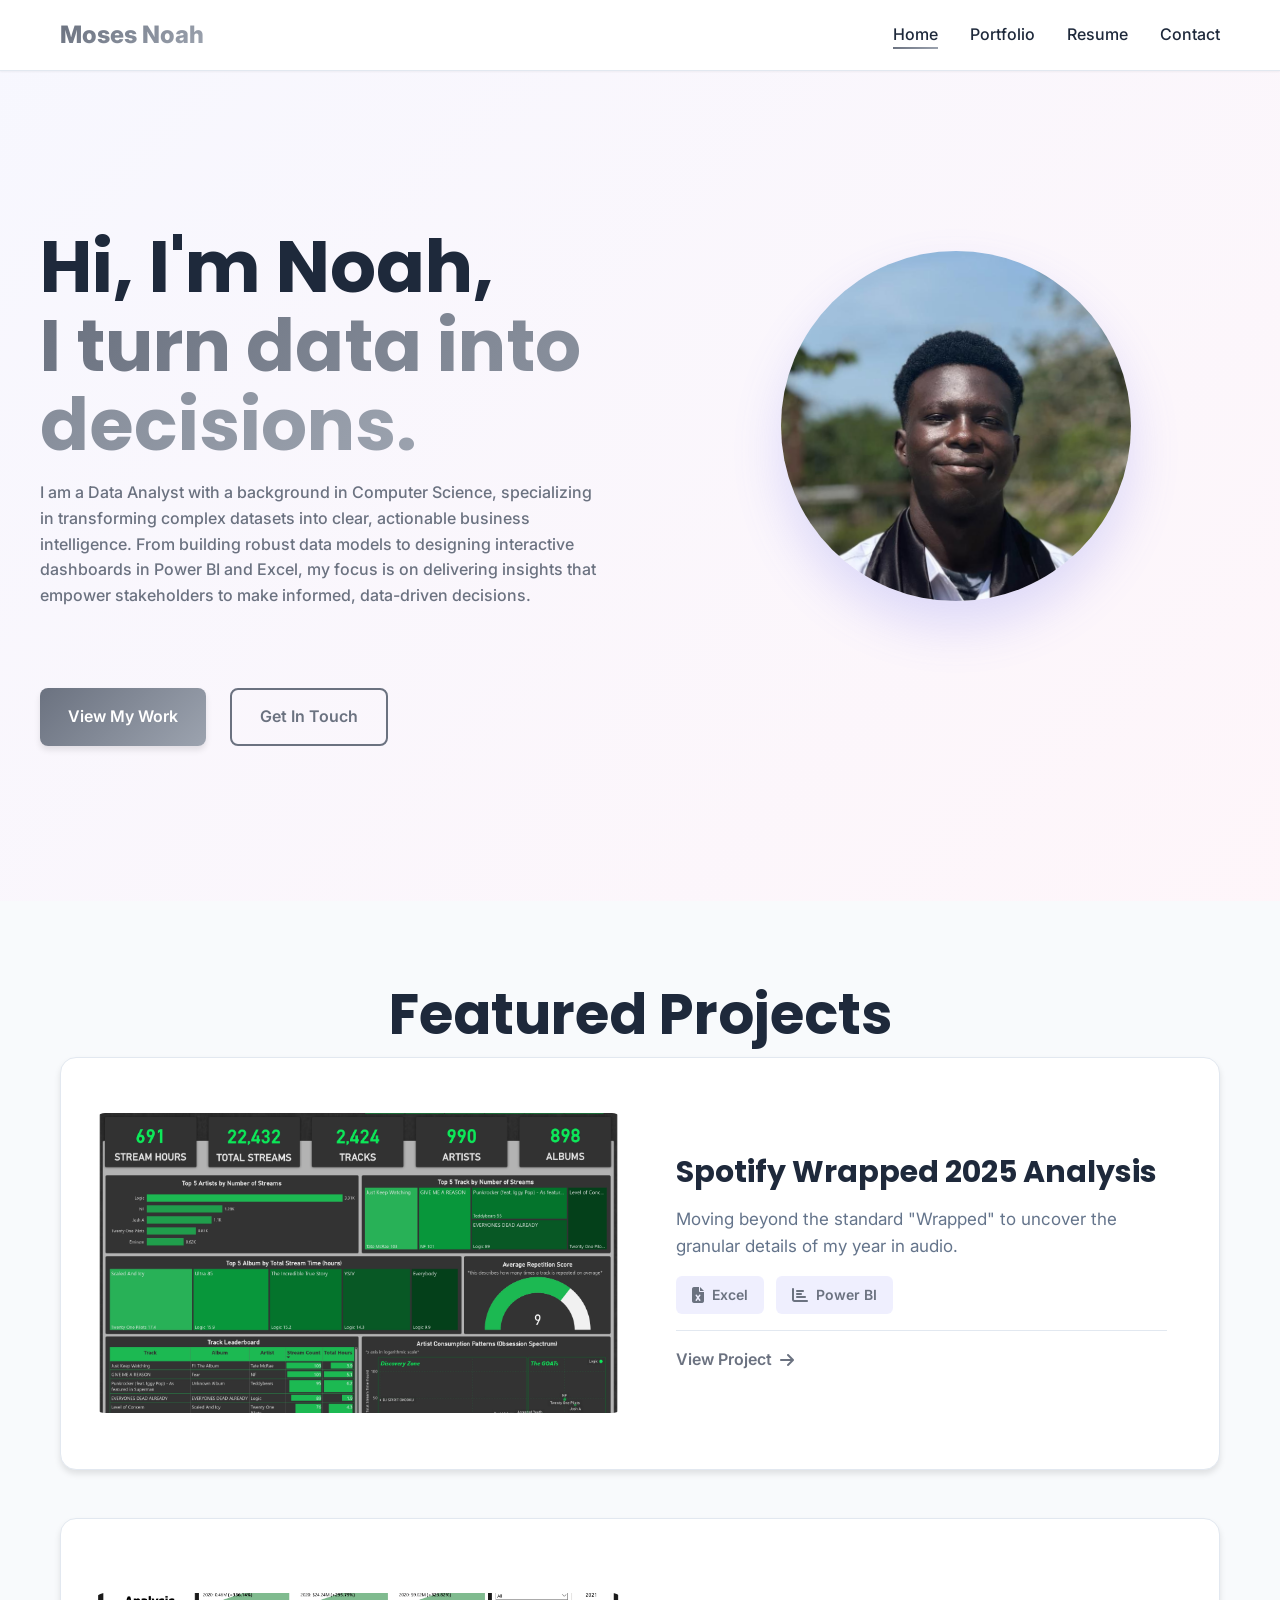
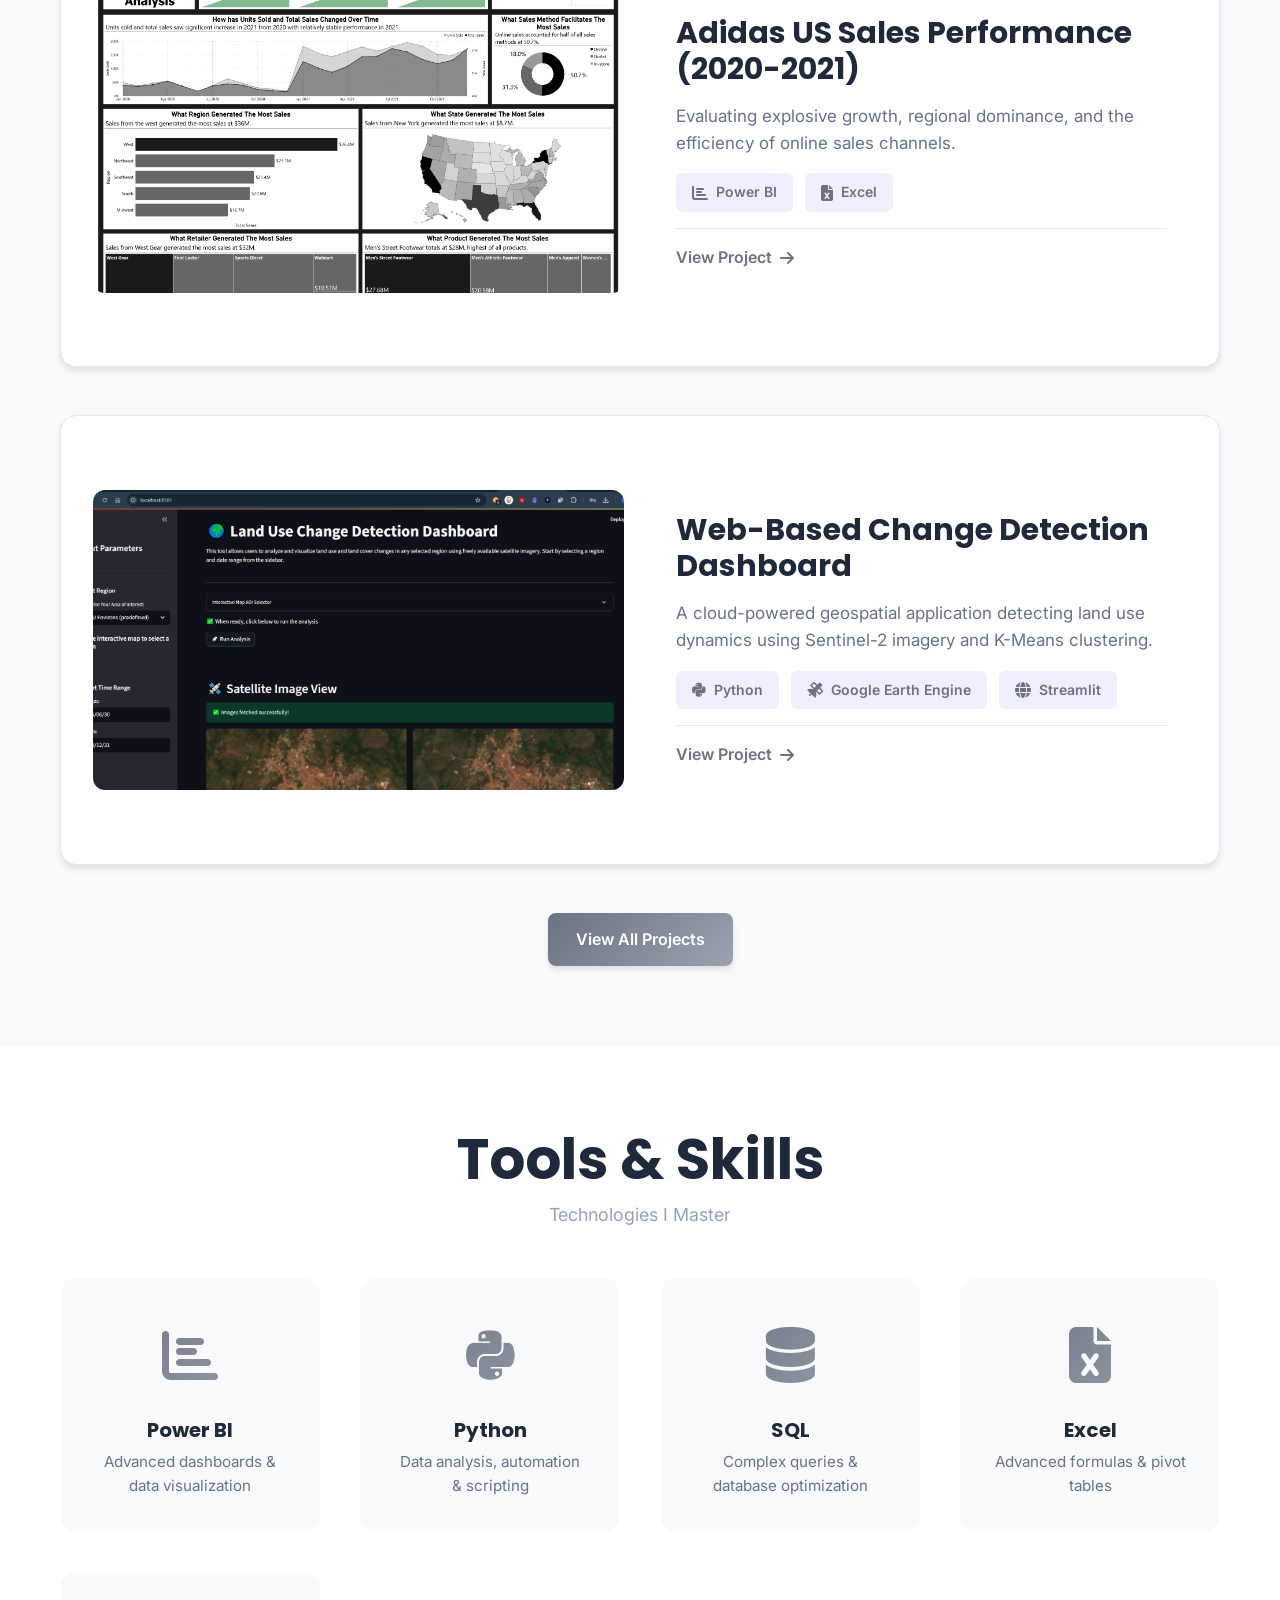
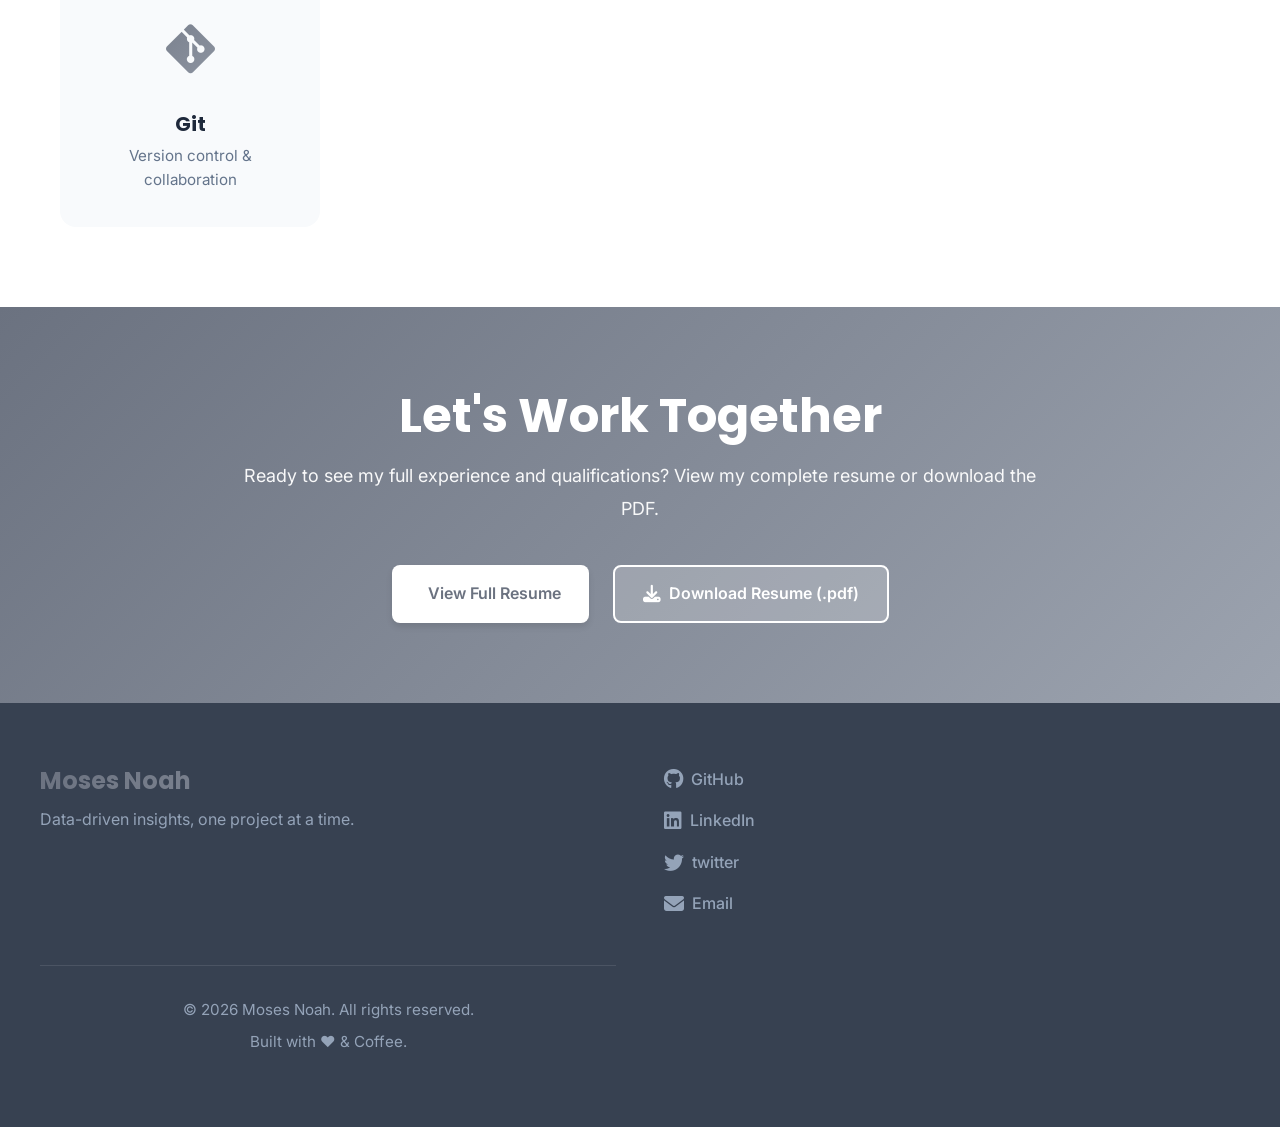
==== commit 44211ead: "Added resume pdf file for download." ====
--- a/index.html
+++ b/index.html
@@ -193,9 +193,9 @@
                 <p>Ready to see my full experience and qualifications? View my complete resume or download the PDF.</p>
                 <div class="resume-actions">
                     <a href="resume.html" class="btn btn-primary">
-                        <i class="fas fa-file-pdf"></i> View Full Resume
+                        <i class=""></i> View Full Resume
                     </a>
-                    <a href="assets/resume.pdf" download class="btn btn-secondary">
+                    <a href="assets/downloads/resume.pdf" download class="btn btn-secondary">
                         <i class="fas fa-download"></i> Download Resume (.pdf)
                     </a>
                 </div>
